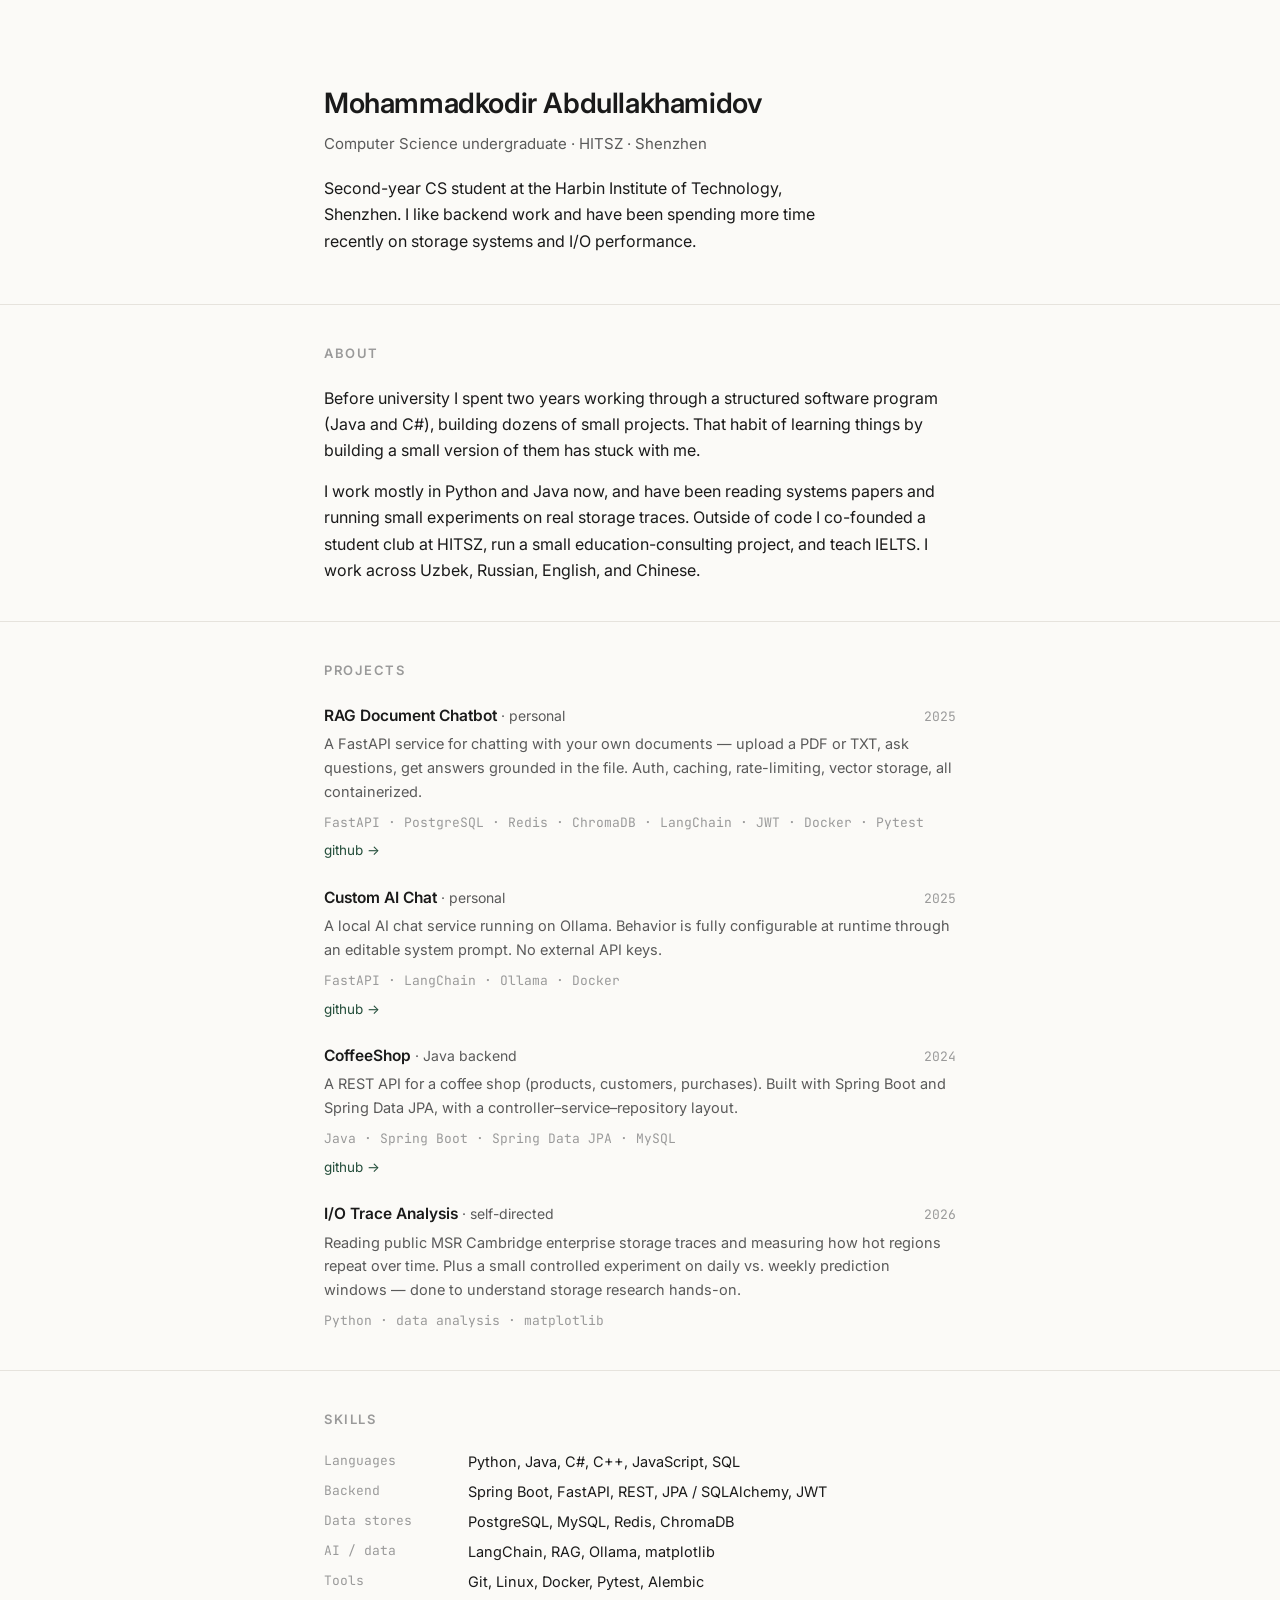
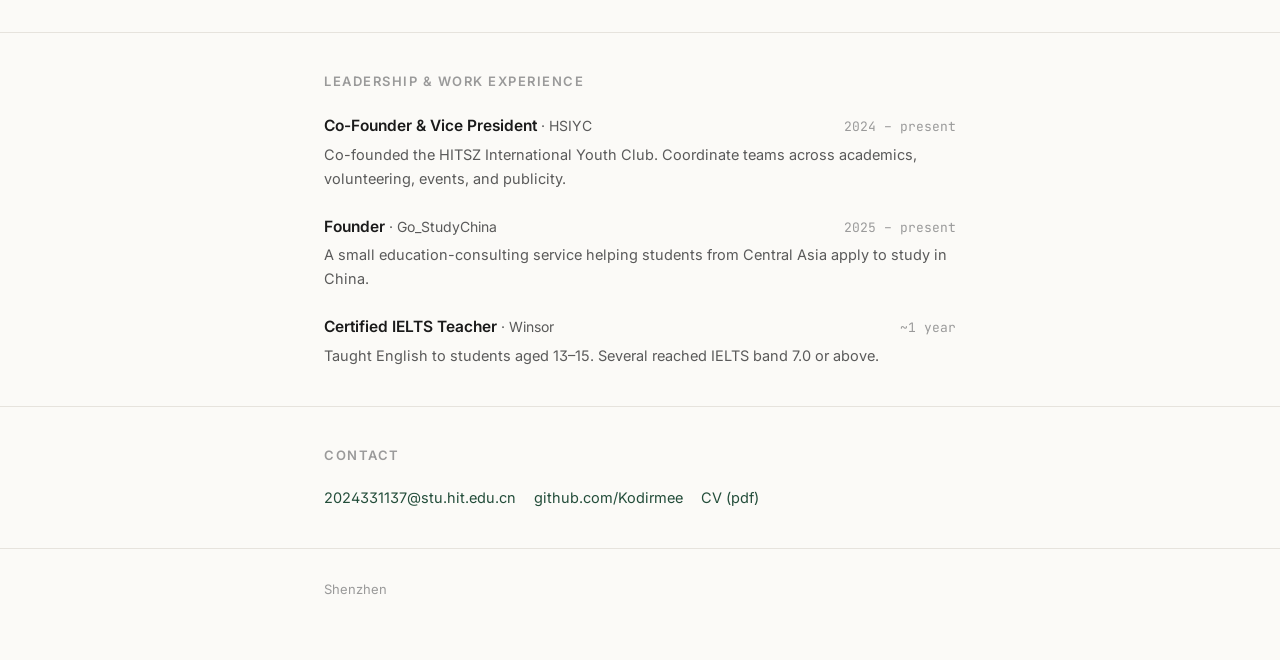
==== index.html @ 8c94c99b "Add files via upload" ====
<!DOCTYPE html>
<html lang="en">
<head>
<meta charset="UTF-8">
<meta name="viewport" content="width=device-width, initial-scale=1.0">
<title>Mohammadkodir Abdullakhamidov</title>
<meta name="description" content="Mohammadkodir Abdullakhamidov — Computer Science undergraduate at HITSZ. Backend and systems.">
<link rel="preconnect" href="https://fonts.googleapis.com">
<link rel="preconnect" href="https://fonts.gstatic.com" crossorigin>
<link href="https://fonts.googleapis.com/css2?family=Inter:wght@400;500;600&family=JetBrains+Mono:wght@400&display=swap" rel="stylesheet">
<style>
  :root{
    --bg:#fbfaf7;
    --ink:#1a1a1a;
    --muted:#5a5a5a;
    --faint:#9a9a9a;
    --line:#e6e3dd;
    --accent:#234d3a;
    --maxw:680px;
  }
  *{margin:0;padding:0;box-sizing:border-box}
  html{scroll-behavior:smooth}
  body{
    background:var(--bg);color:var(--ink);
    font-family:"Inter",-apple-system,sans-serif;
    font-size:16px;line-height:1.65;-webkit-font-smoothing:antialiased;
    font-feature-settings:"ss01";
  }
  .wrap{max-width:var(--maxw);margin:0 auto;padding:0 24px}
  a{color:var(--accent);text-decoration:none}
  a:hover{text-decoration:underline;text-underline-offset:3px}

  header{padding:80px 0 50px}
  .top{display:flex;gap:32px;align-items:flex-start}
  @media(max-width:520px){.top{flex-direction:column-reverse;gap:24px}}
  .top-text{flex:1}
  h1{font-size:28px;font-weight:600;letter-spacing:-.4px;margin-bottom:6px}
  .role{color:var(--muted);font-size:15px;margin-bottom:18px}
  .lede{color:var(--ink);font-size:16px;max-width:520px}
  .photo{
    width:120px;height:150px;border-radius:4px;object-fit:cover;object-position:center top;
    border:1px solid var(--line);flex-shrink:0;
    filter:saturate(.9);
  }

  section{padding:38px 0;border-top:1px solid var(--line)}
  h2{font-size:13px;font-weight:600;letter-spacing:1.5px;text-transform:uppercase;
    color:var(--faint);margin-bottom:20px}
  p{margin-bottom:14px;color:var(--ink)}
  p:last-child{margin-bottom:0}

  .item{margin-bottom:22px}
  .item:last-child{margin-bottom:0}
  .item-head{display:flex;justify-content:space-between;align-items:baseline;gap:12px;flex-wrap:wrap;margin-bottom:3px}
  .item-title{font-weight:600;font-size:15.5px}
  .item-org{color:var(--muted);font-weight:400;font-size:14px}
  .item-date{color:var(--faint);font-size:13px;font-family:"JetBrains Mono",monospace;white-space:nowrap}
  .item p{font-size:14.5px;color:var(--muted);margin:4px 0 0}
  .item-links{margin-top:6px;font-size:13.5px}
  .item-links a{color:var(--accent)}

  .stack{margin-top:8px;font-size:13px;color:var(--faint);font-family:"JetBrains Mono",monospace}

  .grid{display:grid;grid-template-columns:120px 1fr;gap:6px 24px;font-size:14.5px}
  @media(max-width:520px){.grid{grid-template-columns:1fr}}
  .grid dt{color:var(--faint);font-size:13px;font-family:"JetBrains Mono",monospace}
  .grid dd{color:var(--ink)}

  .links-row{display:flex;flex-wrap:wrap;gap:18px;font-size:14.5px}

  footer{padding:30px 0 60px;border-top:1px solid var(--line);
    font-size:13px;color:var(--faint)}
</style>
</head>
<body>

<header>
  <div class="wrap">
    <div class="top">
      <div class="top-text">
        <h1>Mohammadkodir Abdullakhamidov</h1>
        <div class="role">Computer Science undergraduate · HITSZ · Shenzhen</div>
        <p class="lede">Second-year CS student at the Harbin Institute of Technology,
        Shenzhen. I like backend work and have been spending more time recently on
        storage systems and I/O performance.</p>
      </div>
      <img class="photo" src="photo.jpg" alt="Mohammadkodir Abdullakhamidov"
           onerror="this.style.display='none'">
    </div>
  </div>
</header>

<section>
  <div class="wrap">
    <h2>About</h2>
    <p>Before university I spent two years working through a structured software
    program (Java and C#), building dozens of small projects. That habit of learning
    things by building a small version of them has stuck with me.</p>
    <p>I work mostly in Python and Java now, and have been reading systems papers
    and running small experiments on real storage traces. Outside of code I
    co-founded a student club at HITSZ, run a small education-consulting project,
    and teach IELTS. I work across Uzbek, Russian, English, and Chinese.</p>
  </div>
</section>

<section>
  <div class="wrap">
    <h2>Projects</h2>

    <div class="item">
      <div class="item-head">
        <span><span class="item-title">RAG Document Chatbot</span> <span class="item-org">· personal</span></span>
        <span class="item-date">2025</span>
      </div>
      <p>A FastAPI service for chatting with your own documents — upload a PDF or
      TXT, ask questions, get answers grounded in the file. Auth, caching,
      rate-limiting, vector storage, all containerized.</p>
      <div class="stack">FastAPI · PostgreSQL · Redis · ChromaDB · LangChain · JWT · Docker · Pytest</div>
      <div class="item-links"><a href="https://github.com/Kodirmee/Rag-chatbot-version-1" target="_blank" rel="noopener">github →</a></div>
    </div>

    <div class="item">
      <div class="item-head">
        <span><span class="item-title">Custom AI Chat</span> <span class="item-org">· personal</span></span>
        <span class="item-date">2025</span>
      </div>
      <p>A local AI chat service running on Ollama. Behavior is fully configurable
      at runtime through an editable system prompt. No external API keys.</p>
      <div class="stack">FastAPI · LangChain · Ollama · Docker</div>
      <div class="item-links"><a href="https://github.com/Kodirmee/AI-ChatBot" target="_blank" rel="noopener">github →</a></div>
    </div>

    <div class="item">
      <div class="item-head">
        <span><span class="item-title">CoffeeShop</span> <span class="item-org">· Java backend</span></span>
        <span class="item-date">2024</span>
      </div>
      <p>A REST API for a coffee shop (products, customers, purchases). Built with
      Spring Boot and Spring Data JPA, with a controller–service–repository layout.</p>
      <div class="stack">Java · Spring Boot · Spring Data JPA · MySQL</div>
      <div class="item-links"><a href="https://github.com/Kodirmee/CoffeeshopSpring" target="_blank" rel="noopener">github →</a></div>
    </div>

    <div class="item">
      <div class="item-head">
        <span><span class="item-title">I/O Trace Analysis</span> <span class="item-org">· self-directed</span></span>
        <span class="item-date">2026</span>
      </div>
      <p>Reading public MSR Cambridge enterprise storage traces and measuring how
      hot regions repeat over time. Plus a small controlled experiment on
      daily vs. weekly prediction windows — done to understand storage research
      hands-on.</p>
      <div class="stack">Python · data analysis · matplotlib</div>
    </div>
  </div>
</section>

<section>
  <div class="wrap">
    <h2>Skills</h2>
    <dl class="grid">
      <dt>Languages</dt><dd>Python, Java, C#, C++, JavaScript, SQL</dd>
      <dt>Backend</dt><dd>Spring Boot, FastAPI, REST, JPA / SQLAlchemy, JWT</dd>
      <dt>Data stores</dt><dd>PostgreSQL, MySQL, Redis, ChromaDB</dd>
      <dt>AI / data</dt><dd>LangChain, RAG, Ollama, matplotlib</dd>
      <dt>Tools</dt><dd>Git, Linux, Docker, Pytest, Alembic</dd>
    </dl>
  </div>
</section>

<section>
  <div class="wrap">
    <h2>Leadership &amp; work experience</h2>

    <div class="item">
      <div class="item-head">
        <span><span class="item-title">Co-Founder &amp; Vice President</span> <span class="item-org">· HSIYC</span></span>
        <span class="item-date">2024 – present</span>
      </div>
      <p>Co-founded the HITSZ International Youth Club. Coordinate teams across
      academics, volunteering, events, and publicity.</p>
    </div>

    <div class="item">
      <div class="item-head">
        <span><span class="item-title">Founder</span> <span class="item-org">· Go_StudyChina</span></span>
        <span class="item-date">2025 – present</span>
      </div>
      <p>A small education-consulting service helping students from Central Asia
      apply to study in China.</p>
    </div>

    <div class="item">
      <div class="item-head">
        <span><span class="item-title">Certified IELTS Teacher</span> <span class="item-org">· Winsor</span></span>
        <span class="item-date">~1 year</span>
      </div>
      <p>Taught English to students aged 13–15. Several reached IELTS band 7.0 or above.</p>
    </div>
  </div>
</section>

<section>
  <div class="wrap">
    <h2>Contact</h2>
    <div class="links-row">
      <a href="mailto:2024331137@stu.hit.edu.cn">2024331137@stu.hit.edu.cn</a>
      <a href="https://github.com/Kodirmee" target="_blank" rel="noopener">github.com/Kodirmee</a>
      <a href="CV.pdf" target="_blank">CV (pdf)</a>
    </div>
  </div>
</section>

<footer>
  <div class="wrap">Shenzhen</div>
</footer>

</body>
</html>
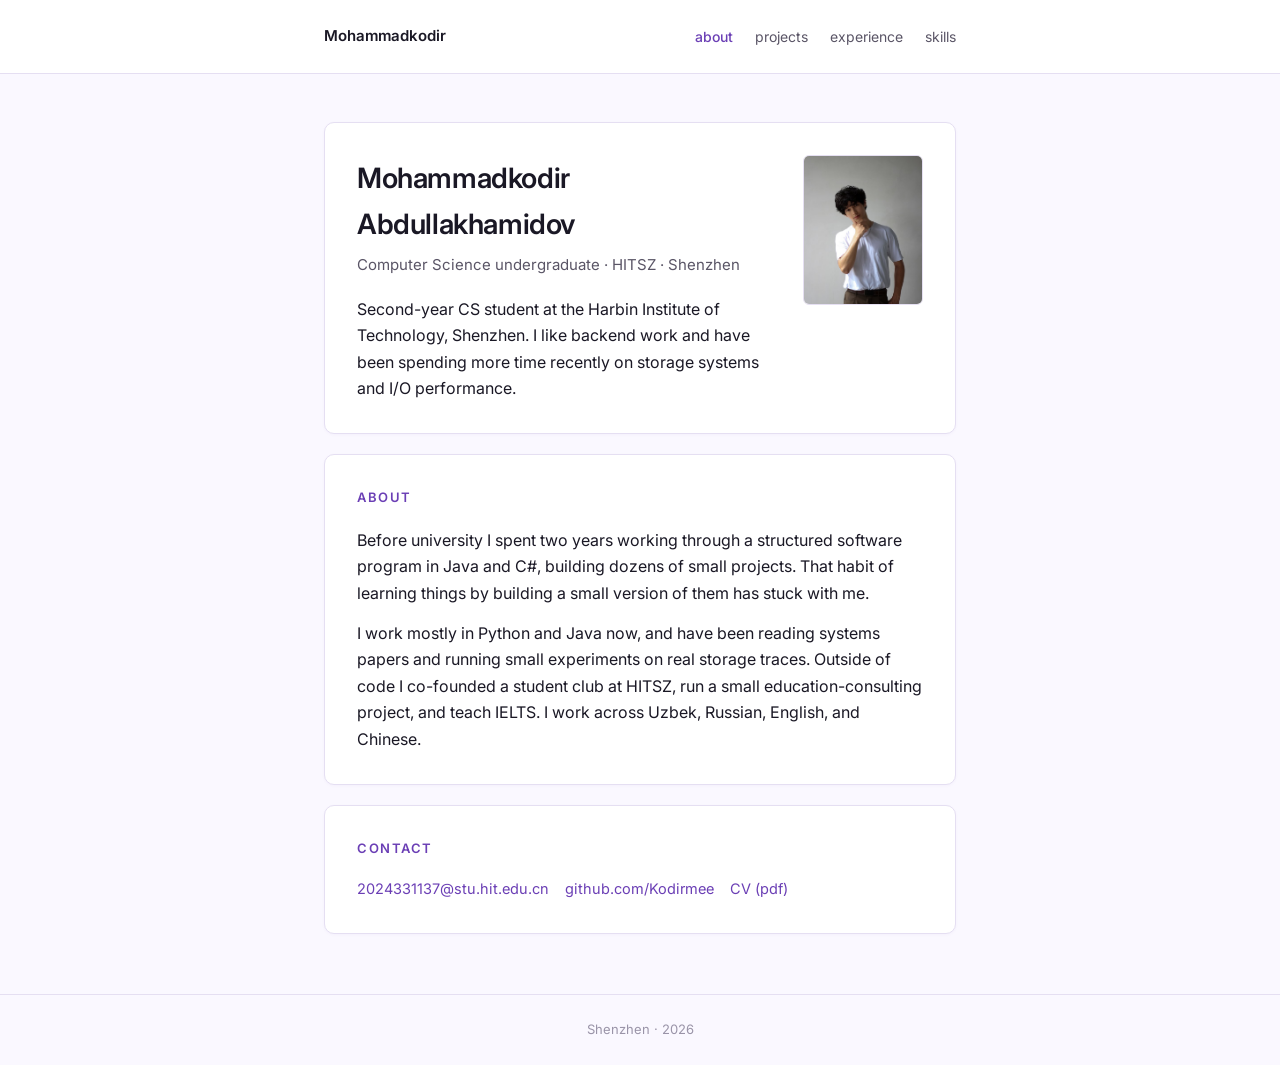
==== commit ef1ac48b: "Add files via upload" ====
--- a/index.html
+++ b/index.html
@@ -4,216 +4,66 @@
 <meta charset="UTF-8">
 <meta name="viewport" content="width=device-width, initial-scale=1.0">
 <title>Mohammadkodir Abdullakhamidov</title>
-<meta name="description" content="Mohammadkodir Abdullakhamidov — Computer Science undergraduate at HITSZ. Backend and systems.">
+<meta name="description" content="Mohammadkodir Abdullakhamidov — Computer Science undergraduate at HITSZ.">
 <link rel="preconnect" href="https://fonts.googleapis.com">
 <link rel="preconnect" href="https://fonts.gstatic.com" crossorigin>
 <link href="https://fonts.googleapis.com/css2?family=Inter:wght@400;500;600&family=JetBrains+Mono:wght@400&display=swap" rel="stylesheet">
-<style>
-  :root{
-    --bg:#fbfaf7;
-    --ink:#1a1a1a;
-    --muted:#5a5a5a;
-    --faint:#9a9a9a;
-    --line:#e6e3dd;
-    --accent:#234d3a;
-    --maxw:680px;
-  }
-  *{margin:0;padding:0;box-sizing:border-box}
-  html{scroll-behavior:smooth}
-  body{
-    background:var(--bg);color:var(--ink);
-    font-family:"Inter",-apple-system,sans-serif;
-    font-size:16px;line-height:1.65;-webkit-font-smoothing:antialiased;
-    font-feature-settings:"ss01";
-  }
-  .wrap{max-width:var(--maxw);margin:0 auto;padding:0 24px}
-  a{color:var(--accent);text-decoration:none}
-  a:hover{text-decoration:underline;text-underline-offset:3px}
-
-  header{padding:80px 0 50px}
-  .top{display:flex;gap:32px;align-items:flex-start}
-  @media(max-width:520px){.top{flex-direction:column-reverse;gap:24px}}
-  .top-text{flex:1}
-  h1{font-size:28px;font-weight:600;letter-spacing:-.4px;margin-bottom:6px}
-  .role{color:var(--muted);font-size:15px;margin-bottom:18px}
-  .lede{color:var(--ink);font-size:16px;max-width:520px}
-  .photo{
-    width:120px;height:150px;border-radius:4px;object-fit:cover;object-position:center top;
-    border:1px solid var(--line);flex-shrink:0;
-    filter:saturate(.9);
-  }
-
-  section{padding:38px 0;border-top:1px solid var(--line)}
-  h2{font-size:13px;font-weight:600;letter-spacing:1.5px;text-transform:uppercase;
-    color:var(--faint);margin-bottom:20px}
-  p{margin-bottom:14px;color:var(--ink)}
-  p:last-child{margin-bottom:0}
-
-  .item{margin-bottom:22px}
-  .item:last-child{margin-bottom:0}
-  .item-head{display:flex;justify-content:space-between;align-items:baseline;gap:12px;flex-wrap:wrap;margin-bottom:3px}
-  .item-title{font-weight:600;font-size:15.5px}
-  .item-org{color:var(--muted);font-weight:400;font-size:14px}
-  .item-date{color:var(--faint);font-size:13px;font-family:"JetBrains Mono",monospace;white-space:nowrap}
-  .item p{font-size:14.5px;color:var(--muted);margin:4px 0 0}
-  .item-links{margin-top:6px;font-size:13.5px}
-  .item-links a{color:var(--accent)}
-
-  .stack{margin-top:8px;font-size:13px;color:var(--faint);font-family:"JetBrains Mono",monospace}
-
-  .grid{display:grid;grid-template-columns:120px 1fr;gap:6px 24px;font-size:14.5px}
-  @media(max-width:520px){.grid{grid-template-columns:1fr}}
-  .grid dt{color:var(--faint);font-size:13px;font-family:"JetBrains Mono",monospace}
-  .grid dd{color:var(--ink)}
-
-  .links-row{display:flex;flex-wrap:wrap;gap:18px;font-size:14.5px}
-
-  footer{padding:30px 0 60px;border-top:1px solid var(--line);
-    font-size:13px;color:var(--faint)}
-</style>
+<link rel="stylesheet" href="style.css">
 </head>
 <body>
 
-<header>
+<nav>
   <div class="wrap">
-    <div class="top">
-      <div class="top-text">
-        <h1>Mohammadkodir Abdullakhamidov</h1>
-        <div class="role">Computer Science undergraduate · HITSZ · Shenzhen</div>
-        <p class="lede">Second-year CS student at the Harbin Institute of Technology,
-        Shenzhen. I like backend work and have been spending more time recently on
-        storage systems and I/O performance.</p>
-      </div>
-      <img class="photo" src="photo.jpg" alt="Mohammadkodir Abdullakhamidov"
-           onerror="this.style.display='none'">
+    <a class="brand" href="index.html">Mohammadkodir</a>
+    <div class="nav-links">
+      <a href="index.html" class="active">about</a>
+      <a href="projects.html">projects</a>
+      <a href="experience.html">experience</a>
+      <a href="skills.html">skills</a>
     </div>
   </div>
-</header>
+</nav>
 
-<section>
+<main>
   <div class="wrap">
-    <h2>About</h2>
-    <p>Before university I spent two years working through a structured software
-    program (Java and C#), building dozens of small projects. That habit of learning
-    things by building a small version of them has stuck with me.</p>
-    <p>I work mostly in Python and Java now, and have been reading systems papers
-    and running small experiments on real storage traces. Outside of code I
-    co-founded a student club at HITSZ, run a small education-consulting project,
-    and teach IELTS. I work across Uzbek, Russian, English, and Chinese.</p>
-  </div>
-</section>
 
-<section>
-  <div class="wrap">
-    <h2>Projects</h2>
-
-    <div class="item">
-      <div class="item-head">
-        <span><span class="item-title">RAG Document Chatbot</span> <span class="item-org">· personal</span></span>
-        <span class="item-date">2025</span>
+    <div class="panel">
+      <div class="hero">
+        <div class="hero-text">
+          <h1>Mohammadkodir Abdullakhamidov</h1>
+          <div class="role">Computer Science undergraduate · HITSZ · Shenzhen</div>
+          <p class="lede">Second-year CS student at the Harbin Institute of Technology,
+          Shenzhen. I like backend work and have been spending more time recently on
+          storage systems and I/O performance.</p>
+        </div>
+        <img class="photo" src="photo.jpg" alt="Mohammadkodir Abdullakhamidov"
+             onerror="this.style.display='none'">
       </div>
-      <p>A FastAPI service for chatting with your own documents — upload a PDF or
-      TXT, ask questions, get answers grounded in the file. Auth, caching,
-      rate-limiting, vector storage, all containerized.</p>
-      <div class="stack">FastAPI · PostgreSQL · Redis · ChromaDB · LangChain · JWT · Docker · Pytest</div>
-      <div class="item-links"><a href="https://github.com/Kodirmee/Rag-chatbot-version-1" target="_blank" rel="noopener">github →</a></div>
     </div>
 
-    <div class="item">
-      <div class="item-head">
-        <span><span class="item-title">Custom AI Chat</span> <span class="item-org">· personal</span></span>
-        <span class="item-date">2025</span>
-      </div>
-      <p>A local AI chat service running on Ollama. Behavior is fully configurable
-      at runtime through an editable system prompt. No external API keys.</p>
-      <div class="stack">FastAPI · LangChain · Ollama · Docker</div>
-      <div class="item-links"><a href="https://github.com/Kodirmee/AI-ChatBot" target="_blank" rel="noopener">github →</a></div>
+    <div class="panel">
+      <h2>About</h2>
+      <p>Before university I spent two years working through a structured software
+      program in Java and C#, building dozens of small projects. That habit of
+      learning things by building a small version of them has stuck with me.</p>
+      <p>I work mostly in Python and Java now, and have been reading systems papers
+      and running small experiments on real storage traces. Outside of code I
+      co-founded a student club at HITSZ, run a small education-consulting project,
+      and teach IELTS. I work across Uzbek, Russian, English, and Chinese.</p>
     </div>
 
-    <div class="item">
-      <div class="item-head">
-        <span><span class="item-title">CoffeeShop</span> <span class="item-org">· Java backend</span></span>
-        <span class="item-date">2024</span>
+    <div class="panel">
+      <h2>Contact</h2>
+      <div class="contact-row">
+        <a href="mailto:2024331137@stu.hit.edu.cn">2024331137@stu.hit.edu.cn</a>
+        <a href="https://github.com/Kodirmee" target="_blank" rel="noopener">github.com/Kodirmee</a>
+        <a href="CV.pdf" target="_blank">CV (pdf)</a>
       </div>
-      <p>A REST API for a coffee shop (products, customers, purchases). Built with
-      Spring Boot and Spring Data JPA, with a controller–service–repository layout.</p>
-      <div class="stack">Java · Spring Boot · Spring Data JPA · MySQL</div>
-      <div class="item-links"><a href="https://github.com/Kodirmee/CoffeeshopSpring" target="_blank" rel="noopener">github →</a></div>
     </div>
 
-    <div class="item">
-      <div class="item-head">
-        <span><span class="item-title">I/O Trace Analysis</span> <span class="item-org">· self-directed</span></span>
-        <span class="item-date">2026</span>
-      </div>
-      <p>Reading public MSR Cambridge enterprise storage traces and measuring how
-      hot regions repeat over time. Plus a small controlled experiment on
-      daily vs. weekly prediction windows — done to understand storage research
-      hands-on.</p>
-      <div class="stack">Python · data analysis · matplotlib</div>
-    </div>
   </div>
-</section>
+</main>
 
-<section>
-  <div class="wrap">
-    <h2>Skills</h2>
-    <dl class="grid">
-      <dt>Languages</dt><dd>Python, Java, C#, C++, JavaScript, SQL</dd>
-      <dt>Backend</dt><dd>Spring Boot, FastAPI, REST, JPA / SQLAlchemy, JWT</dd>
-      <dt>Data stores</dt><dd>PostgreSQL, MySQL, Redis, ChromaDB</dd>
-      <dt>AI / data</dt><dd>LangChain, RAG, Ollama, matplotlib</dd>
-      <dt>Tools</dt><dd>Git, Linux, Docker, Pytest, Alembic</dd>
-    </dl>
-  </div>
-</section>
-
-<section>
-  <div class="wrap">
-    <h2>Leadership &amp; work experience</h2>
-
-    <div class="item">
-      <div class="item-head">
-        <span><span class="item-title">Co-Founder &amp; Vice President</span> <span class="item-org">· HSIYC</span></span>
-        <span class="item-date">2024 – present</span>
-      </div>
-      <p>Co-founded the HITSZ International Youth Club. Coordinate teams across
-      academics, volunteering, events, and publicity.</p>
-    </div>
-
-    <div class="item">
-      <div class="item-head">
-        <span><span class="item-title">Founder</span> <span class="item-org">· Go_StudyChina</span></span>
-        <span class="item-date">2025 – present</span>
-      </div>
-      <p>A small education-consulting service helping students from Central Asia
-      apply to study in China.</p>
-    </div>
-
-    <div class="item">
-      <div class="item-head">
-        <span><span class="item-title">Certified IELTS Teacher</span> <span class="item-org">· Winsor</span></span>
-        <span class="item-date">~1 year</span>
-      </div>
-      <p>Taught English to students aged 13–15. Several reached IELTS band 7.0 or above.</p>
-    </div>
-  </div>
-</section>
-
-<section>
-  <div class="wrap">
-    <h2>Contact</h2>
-    <div class="links-row">
-      <a href="mailto:2024331137@stu.hit.edu.cn">2024331137@stu.hit.edu.cn</a>
-      <a href="https://github.com/Kodirmee" target="_blank" rel="noopener">github.com/Kodirmee</a>
-      <a href="CV.pdf" target="_blank">CV (pdf)</a>
-    </div>
-  </div>
-</section>
-
-<footer>
-  <div class="wrap">Shenzhen</div>
-</footer>
-
+<footer>Shenzhen · 2026</footer>
 </body>
 </html>
--- a/style.css
+++ b/style.css
@@ -0,0 +1,103 @@
+:root{
+  --bg:#faf8ff;
+  --panel:#ffffff;
+  --ink:#1a1825;
+  --muted:#5a5566;
+  --faint:#9a94a8;
+  --line:#e5dff2;
+  --line-soft:#efeaf7;
+  --accent:#6b3fb5;
+  --accent-soft:#f0e8fc;
+  --maxw:680px;
+  --radius:10px;
+}
+*{margin:0;padding:0;box-sizing:border-box}
+html{scroll-behavior:smooth}
+body{
+  background:var(--bg);color:var(--ink);
+  font-family:"Inter",-apple-system,sans-serif;
+  font-size:16px;line-height:1.65;-webkit-font-smoothing:antialiased;
+  min-height:100vh;
+  display:flex;flex-direction:column;
+}
+.wrap{max-width:var(--maxw);margin:0 auto;padding:0 24px;width:100%}
+a{color:var(--accent);text-decoration:none}
+a:hover{text-decoration:underline;text-underline-offset:3px}
+
+/* nav */
+nav{padding:24px 0;border-bottom:1px solid var(--line);background:var(--panel)}
+nav .wrap{display:flex;justify-content:space-between;align-items:center;flex-wrap:wrap;gap:14px}
+.brand{font-weight:600;color:var(--ink);font-size:15px}
+.brand:hover{text-decoration:none;color:var(--accent)}
+.nav-links{display:flex;gap:22px;font-size:14px}
+.nav-links a{color:var(--muted)}
+.nav-links a.active{color:var(--accent);font-weight:500}
+.nav-links a:hover{color:var(--accent);text-decoration:none}
+
+/* main */
+main{flex:1;padding:48px 0 60px}
+
+/* panels (the "beautiful frame") */
+.panel{
+  background:var(--panel);
+  border:1px solid var(--line);
+  border-radius:var(--radius);
+  padding:32px;
+  margin-bottom:20px;
+  box-shadow:0 1px 3px rgba(107,63,181,.04);
+}
+.panel:last-child{margin-bottom:0}
+@media(max-width:520px){.panel{padding:24px}}
+
+h1{font-size:28px;font-weight:600;letter-spacing:-.4px;margin-bottom:6px}
+h2{font-size:13px;font-weight:600;letter-spacing:1.5px;text-transform:uppercase;
+  color:var(--accent);margin-bottom:18px}
+h3{font-size:15.5px;font-weight:600;color:var(--ink)}
+p{margin-bottom:14px;color:var(--ink)}
+p:last-child{margin-bottom:0}
+
+.role{color:var(--muted);font-size:15px;margin-bottom:18px}
+.lede{color:var(--ink);font-size:16px}
+
+/* hero (about) */
+.hero{display:flex;gap:28px;align-items:flex-start}
+@media(max-width:520px){.hero{flex-direction:column;gap:20px;align-items:center;text-align:center}}
+.hero-text{flex:1}
+.photo{
+  width:120px;height:150px;border-radius:6px;object-fit:cover;object-position:center top;
+  border:1px solid var(--line);flex-shrink:0;
+  filter:saturate(.92);
+}
+
+/* item lists (projects, experience) */
+.item{
+  padding:18px 20px;
+  margin-bottom:12px;
+  border:1px solid var(--line-soft);
+  border-radius:8px;
+  background:#fbfaff;
+  transition:border-color .15s, background .15s;
+}
+.item:hover{border-color:var(--accent);background:var(--accent-soft)}
+.item:last-child{margin-bottom:0}
+.item-head{display:flex;justify-content:space-between;align-items:baseline;gap:12px;flex-wrap:wrap;margin-bottom:4px}
+.item-title{font-weight:600;font-size:15.5px}
+.item-org{color:var(--muted);font-weight:400;font-size:14px}
+.item-date{color:var(--faint);font-size:12.5px;font-family:"JetBrains Mono",monospace;white-space:nowrap}
+.item p{font-size:14.5px;color:var(--muted);margin:4px 0 0}
+.stack{margin-top:10px;font-size:12.5px;color:var(--faint);font-family:"JetBrains Mono",monospace}
+.item-links{margin-top:10px;font-size:13.5px}
+.item-links a{color:var(--accent)}
+
+/* skills grid */
+.grid{display:grid;grid-template-columns:130px 1fr;gap:10px 24px;font-size:14.5px}
+@media(max-width:520px){.grid{grid-template-columns:1fr;gap:4px 0}.grid dd{margin-bottom:10px}}
+.grid dt{color:var(--accent);font-size:12.5px;font-family:"JetBrains Mono",monospace;padding-top:1px}
+.grid dd{color:var(--ink)}
+
+/* contact */
+.contact-row{display:flex;flex-wrap:wrap;gap:16px;font-size:14.5px;margin-top:4px}
+
+/* footer */
+footer{padding:24px 0;border-top:1px solid var(--line);
+  font-size:13px;color:var(--faint);text-align:center}
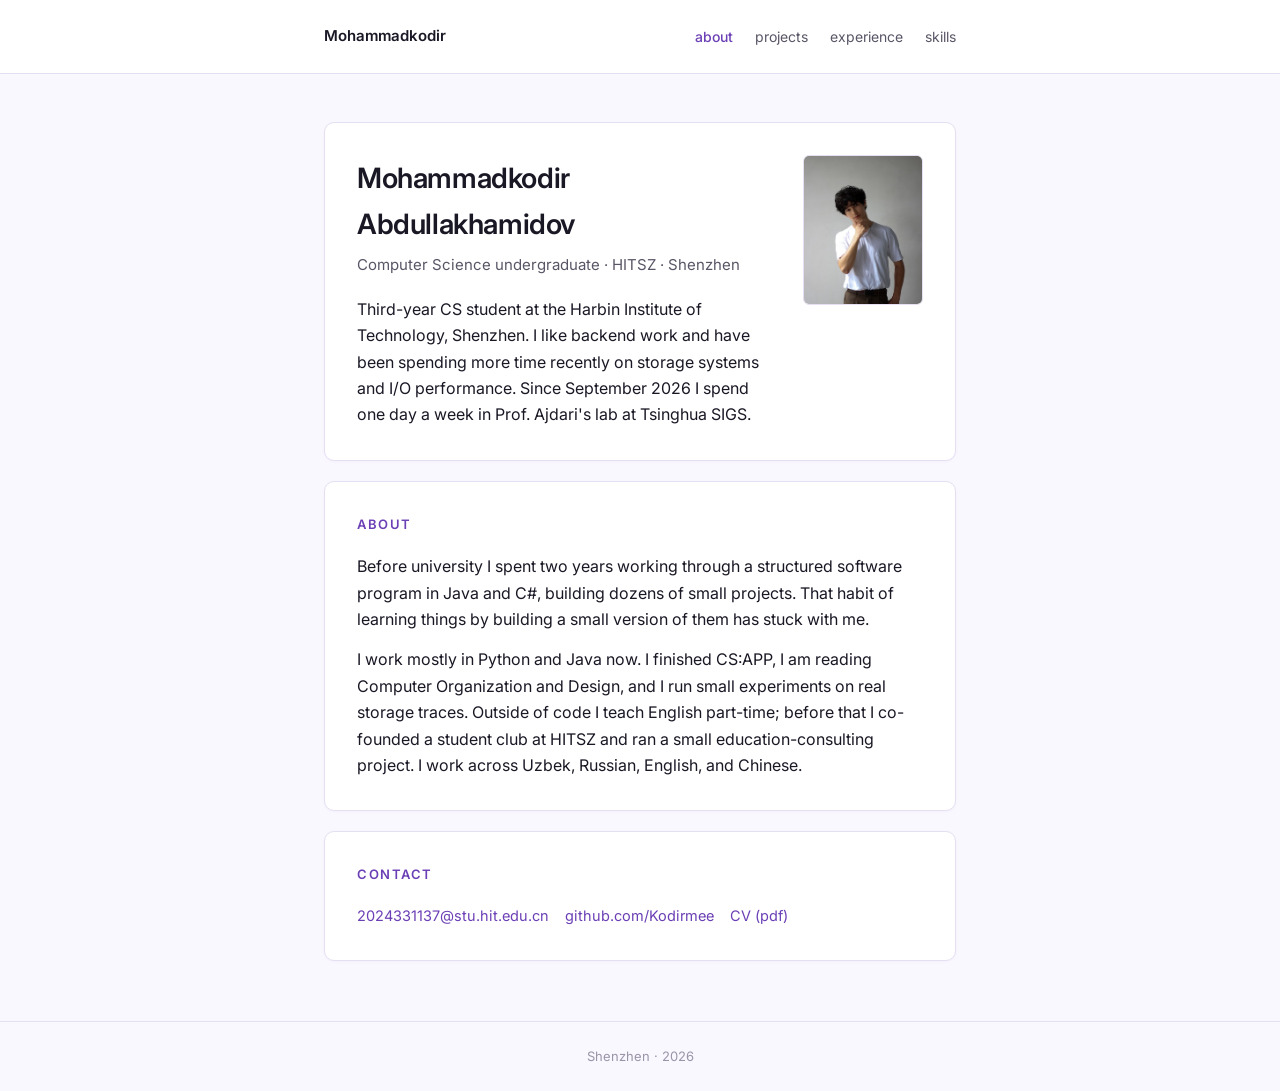
==== commit e33e704b: "Update to year 3, add teaching job, competition, CV pdf - Third year; weekly lab visits mentioned on" ====
--- a/index.html
+++ b/index.html
@@ -32,9 +32,10 @@
         <div class="hero-text">
           <h1>Mohammadkodir Abdullakhamidov</h1>
           <div class="role">Computer Science undergraduate · HITSZ · Shenzhen</div>
-          <p class="lede">Second-year CS student at the Harbin Institute of Technology,
+          <p class="lede">Third-year CS student at the Harbin Institute of Technology,
           Shenzhen. I like backend work and have been spending more time recently on
-          storage systems and I/O performance.</p>
+          storage systems and I/O performance. Since September 2026 I spend one day a
+          week in Prof. Ajdari's lab at Tsinghua SIGS.</p>
         </div>
         <img class="photo" src="photo.jpg" alt="Mohammadkodir Abdullakhamidov"
              onerror="this.style.display='none'">
@@ -46,10 +47,11 @@
       <p>Before university I spent two years working through a structured software
       program in Java and C#, building dozens of small projects. That habit of
       learning things by building a small version of them has stuck with me.</p>
-      <p>I work mostly in Python and Java now, and have been reading systems papers
-      and running small experiments on real storage traces. Outside of code I
-      co-founded a student club at HITSZ, run a small education-consulting project,
-      and teach IELTS. I work across Uzbek, Russian, English, and Chinese.</p>
+      <p>I work mostly in Python and Java now. I finished CS:APP, I am reading
+      Computer Organization and Design, and I run small experiments on real storage
+      traces. Outside of code I teach English part-time; before that I co-founded a
+      student club at HITSZ and ran a small education-consulting project. I work
+      across Uzbek, Russian, English, and Chinese.</p>
     </div>
 
     <div class="panel">
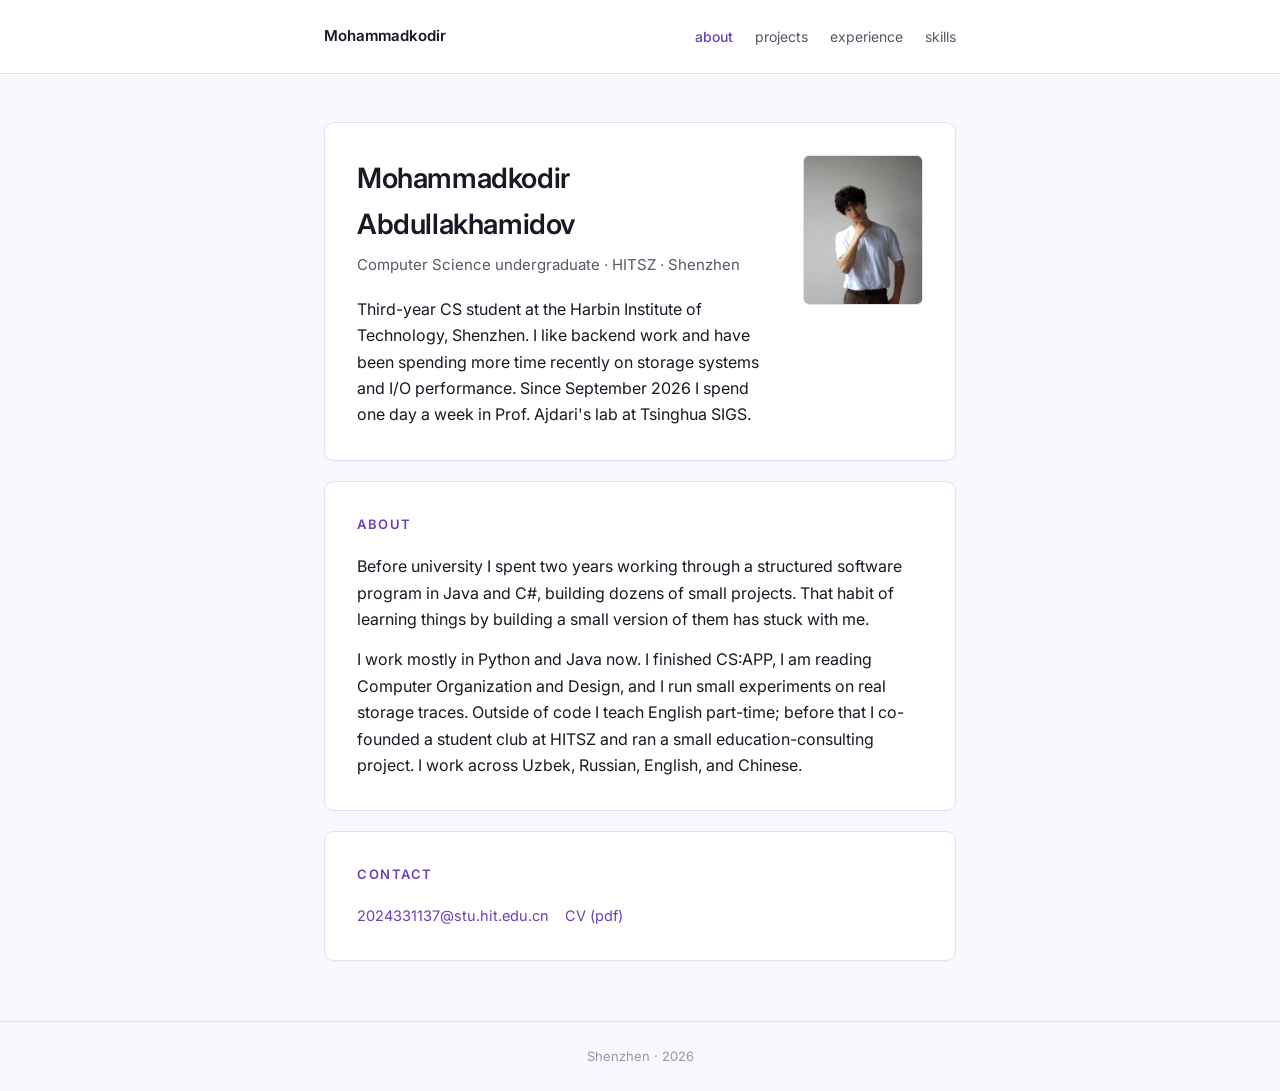
==== commit 5db2f59f: "Remove GitHub links Co-Authored-By: Claude Opus 5.5 <noreply@anthropic.com> Claude-Session: https://" ====
--- a/index.html
+++ b/index.html
@@ -58,7 +58,6 @@
       <h2>Contact</h2>
       <div class="contact-row">
         <a href="mailto:2024331137@stu.hit.edu.cn">2024331137@stu.hit.edu.cn</a>
-        <a href="https://github.com/Kodirmee" target="_blank" rel="noopener">github.com/Kodirmee</a>
         <a href="CV.pdf" target="_blank">CV (pdf)</a>
       </div>
     </div>
